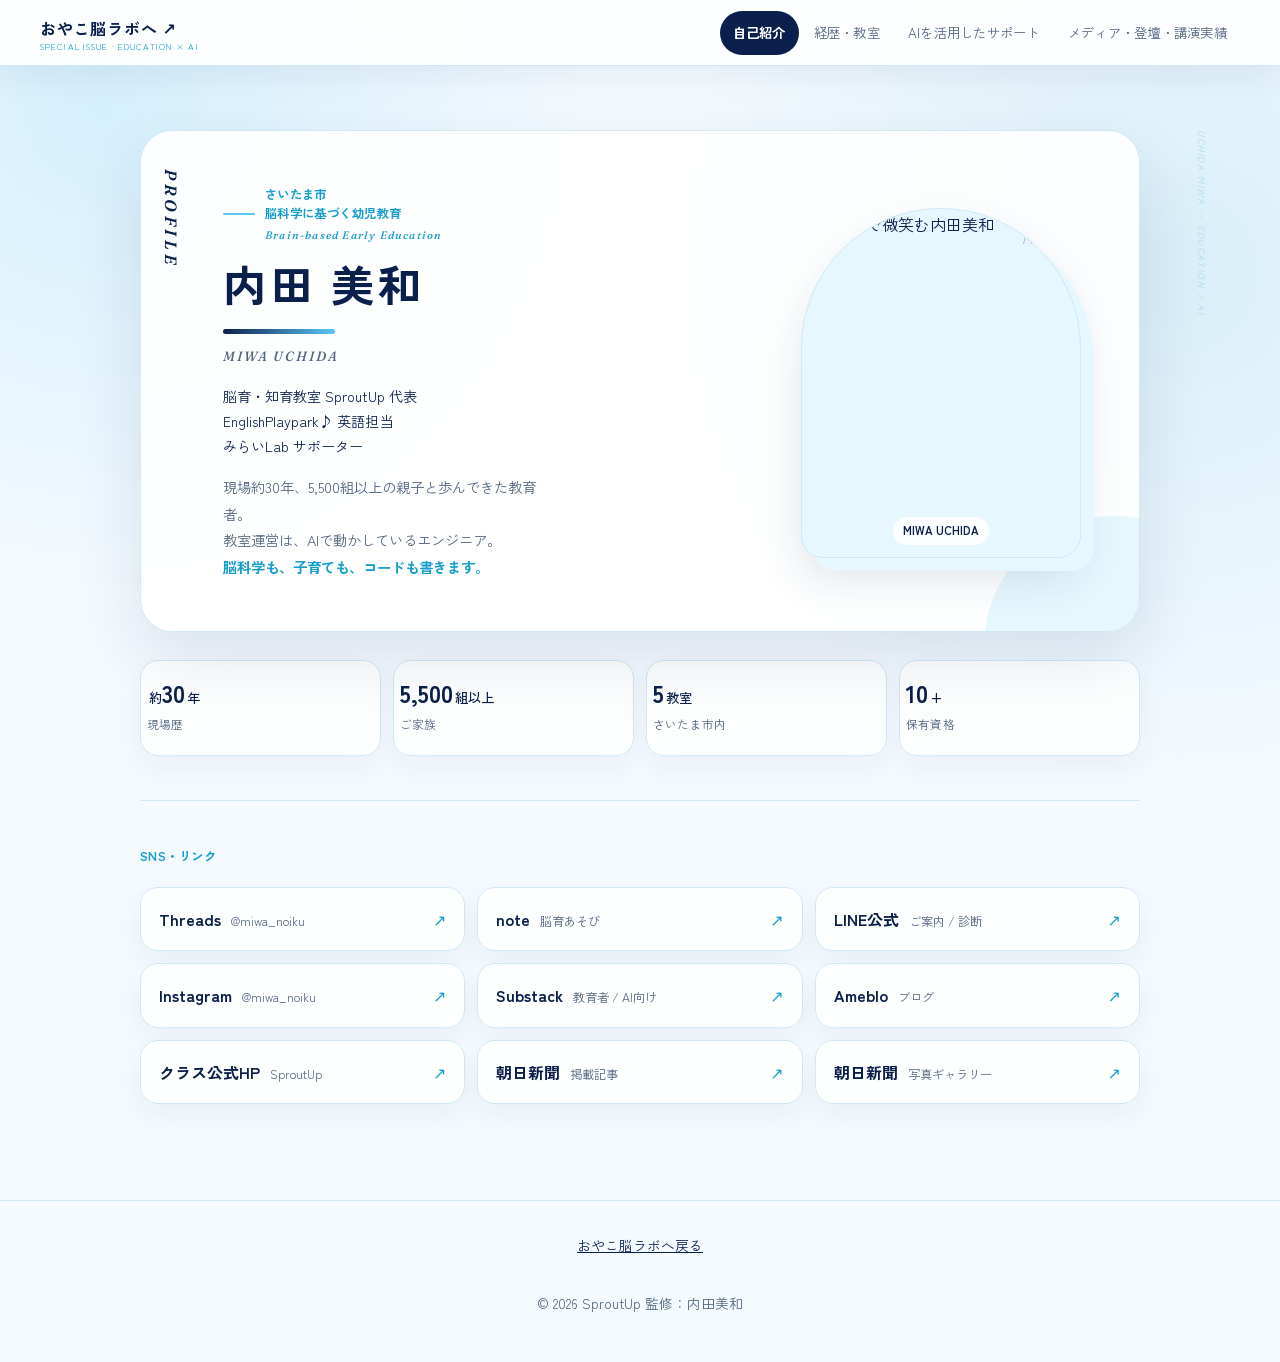
==== profile.html @ 5d623663 "Publish Oyako No Lab website" ====
<!DOCTYPE html>
<html lang="ja">
<head>
<meta charset="UTF-8" />
<meta name="viewport" content="width=device-width, initial-scale=1, viewport-fit=cover" />
<title>内田美和｜プロフィール・活動</title>
<meta name="description" content="内田美和のプロフィール、教室、AIを活用したサポート、メディア・登壇・講演に関する活動紹介。" />
<link rel="preconnect" href="https://fonts.googleapis.com" />
<link rel="preconnect" href="https://fonts.gstatic.com" crossorigin />
<link href="https://fonts.googleapis.com/css2?family=Zen+Old+Mincho:wght@400;500;600;700;900&family=Zen+Kaku+Gothic+New:wght@400;500;700&family=Fraunces:ital,opsz,wght@0,9..144,400;0,9..144,600;1,9..144,400&display=swap" rel="stylesheet" />
<style>
  :root{
    --bg:#FFFFFF;--ink:#0B1F4D;--ink-soft:#6A675C;
    --pine:#0B1F4D;--pine-2:#2E6B4F;--kaki:#59C7F5;
    --photo:#F1EFE7;--line:#E7E4DB;--line-soft:#F0EEE7;
    --mincho:"Zen Old Mincho",serif;--sans:"Zen Kaku Gothic New",system-ui,sans-serif;--latin:"Fraunces",Georgia,serif;
    --head-h:66px;
  }
  *{box-sizing:border-box;}
  body{margin:0;background:var(--bg);color:var(--ink);font-family:var(--sans);line-height:1.9;font-feature-settings:"palt" 1;-webkit-font-smoothing:antialiased;}
  a{color:inherit;}
  ::selection{background:var(--pine);color:#fff;}
  .wrap{max-width:1120px;margin:0 auto;padding:0 40px;width:100%;}
  @media(max-width:640px){.wrap{padding:0 22px;}}

  /* header / tabs */
  header.top{position:sticky;top:0;z-index:60;height:var(--head-h);display:flex;align-items:center;justify-content:space-between;gap:18px;padding:0 40px;background:rgba(255,255,255,.9);backdrop-filter:blur(12px);border-bottom:1px solid var(--line);}
  @media(max-width:640px){header.top{padding:0 16px;}}
  .brand{font-family:var(--mincho);font-weight:700;font-size:1rem;letter-spacing:.05em;white-space:nowrap;}
  .brand b{color:var(--pine);}
  .tabs{display:flex;gap:2px;overflow-x:auto;scrollbar-width:none;-ms-overflow-style:none;min-width:0;overscroll-behavior-inline:contain;}
  .tabs::-webkit-scrollbar{display:none;}
  .tab{border:none;background:none;cursor:pointer;white-space:nowrap;font-family:var(--sans);font-size:.83rem;color:var(--ink-soft);letter-spacing:.02em;padding:10px 12px;position:relative;transition:color .2s;}
  .tab:hover{color:var(--ink);}
  .tab[aria-selected="true"]{color:var(--pine);font-weight:700;}
  .tab[aria-selected="true"]::after{content:"";position:absolute;left:12px;right:12px;bottom:-1px;height:2px;background:var(--pine);}
  .tab.lec[aria-selected="true"]{color:var(--kaki);}
  .tab.lec[aria-selected="true"]::after{background:var(--kaki);}
  @media(max-width:900px){.brand{font-size:.82rem;}.tab{font-size:.72rem;padding:8px 6px;}}

  /* panels */
  .panel{display:none;min-height:calc(100vh - var(--head-h));padding:56px 0 96px;}
  .panel.active{display:block;animation:fade .5s ease;}
  @keyframes fade{from{opacity:0;transform:translateY(10px);}to{opacity:1;transform:none;}}
  .eyebrow{font-family:var(--sans);font-size:.78rem;font-weight:700;letter-spacing:.04em;color:var(--pine);margin:0 0 18px;}
  .sec-title{font-family:var(--mincho);font-weight:600;font-size:clamp(1.55rem,4vw,2.4rem);line-height:1.4;letter-spacing:.03em;margin:0 0 30px;}
  .block{padding-top:44px;margin-top:44px;border-top:1px solid var(--line);}

  /* HOME */
  .home{display:grid;grid-template-columns:1.1fr .9fr;gap:52px;align-items:center;}
  @media(max-width:860px){.home{grid-template-columns:1fr;gap:30px;}}
  .home .kicker{font-family:var(--sans);font-size:.82rem;font-weight:700;letter-spacing:.02em;color:var(--pine);}
  .home h1{font-family:var(--mincho);font-weight:900;font-size:clamp(2.7rem,7.5vw,4.6rem);line-height:1.06;letter-spacing:.06em;margin:16px 0 8px;}
  .home .romaji{font-family:var(--sans);font-size:.85rem;color:var(--ink-soft);letter-spacing:.02em;}
  .home .role{font-size:.93rem;color:var(--pine);margin:20px 0 0;line-height:1.9;}
  .home .lead{color:var(--ink-soft);font-size:.94rem;margin:16px 0 0;max-width:40ch;}
  .home .lead b{color:var(--pine);}
  .home-photo{aspect-ratio:4/5;border-radius:4px;overflow:hidden;background:var(--photo);border:1px solid var(--line);display:flex;align-items:center;justify-content:center;position:relative;}
  .home-photo img{width:100%;height:100%;object-fit:cover;}
  .home-photo .ph{font-family:var(--latin);font-size:.8rem;color:var(--ink-soft);text-align:center;padding:0 16px;}
  .home-photo::before{content:"MIWA UCHIDA";position:absolute;left:14px;bottom:12px;font-family:var(--latin);font-style:italic;font-size:.72rem;color:var(--pine);background:rgba(255,255,255,.78);padding:3px 10px;border-radius:100px;}
  .ledger{display:grid;grid-template-columns:repeat(4,1fr);border-top:1px solid var(--line);border-bottom:1px solid var(--line);margin-top:44px;}
  @media(max-width:520px){.ledger{grid-template-columns:repeat(2,1fr);}}
  .ledger .cell{padding:20px 6px;border-right:1px solid var(--line);}
  .ledger .cell:last-child{border-right:none;}
  @media(max-width:520px){.ledger .cell:nth-child(2n){border-right:none;}.ledger .cell:nth-child(1),.ledger .cell:nth-child(2){border-bottom:1px solid var(--line);}}
  .ledger .num{font-family:var(--mincho);font-weight:700;font-size:1.5rem;line-height:1;color:var(--pine);}
  .ledger .num small{font-size:.82rem;margin-left:2px;font-weight:500;}
  .ledger .lbl{font-family:var(--sans);font-size:.74rem;letter-spacing:.02em;color:var(--ink-soft);margin-top:8px;}
  .reach{display:grid;grid-template-columns:repeat(2,1fr);border:1px solid var(--line);margin-bottom:22px;}
  @media(max-width:520px){.reach{grid-template-columns:1fr;}}
  .reach .rc{padding:22px;border-right:1px solid var(--line);}
  .reach .rc:last-child{border-right:none;}
  @media(max-width:520px){.reach .rc{border-right:none;border-bottom:1px solid var(--line);}.reach .rc:last-child{border-bottom:none;}}
  .reach .big{font-family:var(--mincho);font-weight:700;font-size:1.5rem;color:var(--pine);line-height:1;}
  .reach .cap{font-size:.8rem;color:var(--ink-soft);margin-top:8px;}
  .sns{display:grid;grid-template-columns:repeat(3,1fr);border-top:1px solid var(--line);border-left:1px solid var(--line);}
  @media(max-width:640px){.sns{grid-template-columns:1fr;}}
  .sns a{text-decoration:none;padding:16px 18px;border-right:1px solid var(--line);border-bottom:1px solid var(--line);display:flex;align-items:baseline;gap:10px;transition:.2s;}
  .sns a:hover{background:var(--line-soft);color:var(--pine);}
  .sns .name{font-family:var(--mincho);font-weight:600;font-size:1rem;}
  .sns .handle{font-family:var(--sans);font-size:.76rem;color:var(--ink-soft);}
  .sns .arrow{margin-left:auto;font-family:var(--latin);color:var(--kaki);}

  /* profile */
  .prof{display:grid;grid-template-columns:220px 1fr;gap:44px;align-items:start;}
  @media(max-width:820px){.prof{grid-template-columns:1fr;gap:26px;}}
  .prof-photo{aspect-ratio:3/4;border-radius:4px;overflow:hidden;background:var(--photo);border:1px solid var(--line);display:flex;align-items:center;justify-content:center;}
  .prof-photo img{width:100%;height:100%;object-fit:cover;}
  .prof-photo .ph{font-family:var(--latin);font-size:.74rem;color:var(--ink-soft);text-align:center;padding:0 12px;}
  .bio p{margin:0 0 16px;font-size:.96rem;color:#2f2e27;max-width:62ch;}
  .bio p:first-child{font-family:var(--mincho);font-size:1.1rem;line-height:1.85;}
  .bio b{color:var(--pine);}
  .cred{display:grid;grid-template-columns:1fr 1fr;gap:6px 40px;margin-top:22px;padding-top:22px;border-top:1px solid var(--line);}
  @media(max-width:560px){.cred{grid-template-columns:1fr;}}
  .cred h4{font-family:var(--sans);font-size:.75rem;font-weight:700;letter-spacing:.02em;color:var(--kaki);margin:0 0 6px;grid-column:1 / -1;}
  .cred ul{list-style:none;margin:0;padding:0;}
  .cred li{font-size:.86rem;padding:4px 0;color:#3a392f;display:flex;gap:8px;}
  .cred li::before{content:"—";color:var(--pine);}

  /* faq */
  .faq details{border-bottom:1px solid var(--line);}
  .faq details:first-of-type{border-top:1px solid var(--line);}
  .faq summary{cursor:pointer;list-style:none;padding:18px 44px 18px 0;position:relative;font-family:var(--mincho);font-weight:600;font-size:1.05rem;line-height:1.6;transition:color .2s;}
  .faq summary:hover{color:var(--pine);}
  .faq summary::-webkit-details-marker{display:none;}
  .faq summary::after{content:"";position:absolute;right:6px;top:26px;width:11px;height:11px;border-right:1.5px solid var(--pine);border-bottom:1.5px solid var(--pine);transform:rotate(45deg);transition:transform .3s;}
  .faq details[open] summary::after{transform:rotate(-135deg);}
  .faq .qmark{font-family:var(--latin);font-style:italic;color:var(--kaki);margin-right:10px;}
  .faq .ans{padding:0 44px 22px 0;color:#3a392f;font-size:.94rem;max-width:66ch;}

  /* programs */
  .prog{display:grid;grid-template-columns:120px 130px 1fr;gap:28px;padding:22px 0;border-bottom:1px solid var(--line);align-items:center;}
  .prog:last-child{border-bottom:none;}
  @media(max-width:820px){.prog{grid-template-columns:100px minmax(0,1fr);gap:18px;align-items:center;}}
  @media(max-width:560px){.prog{grid-template-columns:1fr;gap:10px;}}
  .prog-photo{aspect-ratio:1;border-radius:4px;overflow:hidden;background:var(--photo);border:1px solid var(--line);display:flex;align-items:center;justify-content:center;}
  .prog-photo img{width:100%;height:100%;object-fit:cover;display:block;filter:saturate(.92) contrast(.98);}
  .prog-photo .ph{font-family:var(--latin);font-size:.62rem;color:var(--ink-soft);}
  @media(max-width:820px){.prog-head{grid-column:auto;min-width:0;}.prog>div:last-child{grid-column:1 / -1;min-width:0;}}
  .prog .tag{font-family:var(--sans);font-size:.72rem;font-weight:700;letter-spacing:.02em;color:var(--kaki);}
  .prog h3{font-family:var(--mincho);font-weight:700;font-size:1.3rem;letter-spacing:.05em;margin:5px 0 0;}
  .prog .meta{font-family:var(--sans);font-size:.78rem;color:var(--ink-soft);margin-top:4px;}
  .prog p{margin:0 0 9px;font-size:.9rem;color:#33322b;}
  .prog p{overflow-wrap:anywhere;word-break:normal;}
  .chips{display:flex;flex-wrap:wrap;gap:6px;}
  .chip{font-size:.72rem;background:var(--line-soft);color:var(--pine);padding:4px 10px;border-radius:100px;}

  /* LECTURE */
  .lec-kicker{font-family:var(--sans);font-size:.78rem;font-weight:700;letter-spacing:.02em;color:var(--kaki);margin:0 0 14px;}
  .lec-kicker{display:flex;align-items:center;gap:14px;}
  .lec-kicker::after{content:"";width:48px;height:1px;background:var(--kaki);}
  .lecture-head{display:grid;grid-template-columns:minmax(0,1.05fr) minmax(300px,.8fr);gap:48px;align-items:center;margin-bottom:36px;}
  .lecture-head .lec-lead{margin-bottom:0;}
  .chapter-art{aspect-ratio:4/3;overflow:hidden;border:1px solid var(--line);background:#f7f4ec;box-shadow:16px 16px 0 var(--line-soft);}
  .chapter-art img{width:100%;height:100%;object-fit:cover;display:block;filter:saturate(.9) contrast(.98);}
  .lec-title{font-family:var(--mincho);font-weight:700;font-size:clamp(2rem,5.5vw,3.2rem);line-height:1.3;letter-spacing:.04em;margin:0 0 20px;}
  .lec-lead{font-family:var(--mincho);font-size:clamp(1.05rem,2.4vw,1.35rem);line-height:1.9;color:#2f2e27;max-width:54ch;margin:0 0 40px;}
  .lec-lead b{color:var(--pine);}
  .lcards{display:grid;grid-template-columns:repeat(3,1fr);gap:20px;}
  @media(max-width:820px){.lcards{grid-template-columns:1fr;gap:14px;}}
  .lcard{border:1px solid var(--line);border-radius:6px;padding:24px 22px 20px;background:#fff;cursor:pointer;transition:.2s;display:flex;flex-direction:column;}
  .lcard:hover{border-color:var(--kaki);transform:translateY(-3px);box-shadow:0 12px 30px -18px rgba(26,26,22,.4);}
  .lcard .n{font-family:var(--sans);font-size:.78rem;font-weight:600;color:var(--ink-soft);}
  .lcard h4{font-family:var(--mincho);font-weight:700;font-size:1.2rem;letter-spacing:.03em;margin:8px 0 10px;}
  .lcard p{margin:0 0 16px;font-size:.9rem;color:#536581;line-height:1.85;}
  .lcard .tap{margin-top:auto;font-size:.76rem;color:var(--kaki);font-weight:700;display:flex;align-items:center;gap:5px;}
  .lcard .tap::after{content:"↗";font-family:var(--latin);}
  .lnote{margin-top:28px;padding:18px 22px;background:var(--line-soft);border-radius:6px;font-size:.9rem;color:#3a392f;}
  .lnote b{color:var(--pine);font-family:var(--mincho);}
  .manifesto{display:grid;grid-template-columns:auto 1fr;gap:24px;align-items:start;margin:-8px 0 34px;padding:20px 0;border-top:1px solid var(--pine);border-bottom:1px solid var(--line);}
  .manifesto .mark{font-family:var(--latin);font-style:italic;font-size:2rem;line-height:1;color:var(--kaki);}
  .manifesto p{font-family:var(--mincho);font-size:clamp(1.08rem,2.1vw,1.45rem);line-height:1.75;margin:0;max-width:34ch;}
  .four-grid{grid-template-columns:repeat(2,1fr);gap:0;counter-reset:feature;}
  .four-grid .lcard{min-height:230px;padding:26px 32px 24px 0;}
  .four-grid .lcard:nth-child(even){padding-left:32px;border-left:1px solid var(--line);}
  .four-grid .lcard:nth-child(n+3){border-top:1px solid var(--line);}
  .four-grid .lcard:nth-child(3){border-left:0;}
  .four-grid .lcard h4{font-size:1.34rem;}

  /* guide block (はじめての設定) */
  .guide-steps{display:grid;gap:26px;}
  .gstep{display:grid;grid-template-columns:40px 1fr;gap:16px;padding-top:22px;border-top:1px solid var(--line);}
  .gstep:first-child{padding-top:0;border-top:none;}
  .gstep .gnum{font-family:var(--mincho);font-weight:700;font-size:1.1rem;color:var(--kaki);}
  .gstep h4{font-family:var(--mincho);font-weight:700;font-size:1.08rem;letter-spacing:.02em;margin:0 0 8px;}
  .gstep p{margin:0 0 10px;font-size:.92rem;color:#3a392f;max-width:60ch;}
  .gstep ul{list-style:none;margin:8px 0 10px;padding:0;}
  .gstep li{font-size:.92rem;color:#3a392f;padding:3px 0;display:flex;gap:8px;}
  .gstep li::before{content:"—";color:var(--pine);flex:0 0 auto;}
  .gprompt{white-space:pre-wrap;font-family:var(--sans);font-size:.88rem;line-height:1.85;color:#2f2e27;background:var(--line-soft);border:1px solid var(--line);border-radius:8px;padding:16px 18px;margin:10px 0 0;}
  .gcopy{margin-top:10px;font-family:var(--sans);font-size:.78rem;font-weight:700;color:#fff;background:var(--pine);border:none;border-radius:100px;padding:6px 14px;cursor:pointer;transition:.2s;}
  .gcopy:hover{background:var(--pine-2);}
  .gcopy.done{background:var(--kaki);}
  @media(max-width:560px){.gstep{grid-template-columns:28px 1fr;gap:10px;}}

  /* MODAL */
  .modal{position:fixed;inset:0;z-index:100;display:none;}
  .modal.open{display:block;}
  .modal-bg{position:absolute;inset:0;background:rgba(20,19,15,.5);backdrop-filter:blur(3px);animation:fade .25s ease;}
  .modal-card{position:absolute;left:50%;top:50%;transform:translate(-50%,-50%);width:min(680px,92vw);max-height:88vh;overflow-y:auto;background:#fff;border-radius:10px;padding:38px 40px 34px;box-shadow:0 30px 80px -20px rgba(20,19,15,.5);animation:pop .3s cubic-bezier(.2,.7,.2,1);}
  @media(max-width:640px){.modal-card{padding:30px 24px 26px;}}
  @keyframes pop{from{opacity:0;transform:translate(-50%,-46%) scale(.97);}to{opacity:1;transform:translate(-50%,-50%) scale(1);}}
  .modal-x{position:absolute;right:18px;top:16px;width:34px;height:34px;border:1px solid var(--line);background:#fff;border-radius:50%;font-size:1.1rem;color:var(--ink-soft);cursor:pointer;line-height:1;transition:.2s;}
  .modal-x:hover{background:var(--ink);color:#fff;border-color:var(--ink);}
  .m-kicker{font-family:var(--sans);font-size:.82rem;font-weight:700;color:var(--kaki);margin:0 0 4px;}
  .m-title{font-family:var(--mincho);font-weight:700;font-size:1.5rem;letter-spacing:.03em;margin:0 0 16px;}
  .m-body{font-size:.95rem;color:#33322b;line-height:1.95;margin:0 0 22px;}
  .m-fig{margin:0 0 24px;border:1px solid var(--line);border-radius:8px;padding:16px;background:#FCFBF8;}
  .m-fig svg{display:block;width:100%;height:auto;}
  .m-plabel{display:flex;align-items:center;justify-content:space-between;margin-bottom:8px;}
  .m-plabel span{font-family:var(--sans);font-size:.75rem;font-weight:700;letter-spacing:.02em;color:var(--pine);}
  .m-copy{font-family:var(--sans);font-size:.8rem;font-weight:700;color:#fff;background:var(--pine);border:none;border-radius:100px;padding:7px 16px;cursor:pointer;transition:.2s;}
  .m-copy:hover{background:var(--pine-2);}
  .m-copy.done{background:var(--kaki);}
  .m-prompt{white-space:pre-wrap;font-family:var(--sans);font-size:.9rem;line-height:1.85;color:#2f2e27;background:var(--line-soft);border:1px solid var(--line);border-radius:8px;padding:18px 20px;margin:0;}
  .m-hint{font-size:.8rem;color:var(--ink-soft);margin:12px 0 0;}
  .m-hint b{color:var(--kaki);}

  /* slide nav */
  .counter{position:fixed;right:22px;bottom:18px;z-index:40;font-family:var(--latin);font-style:italic;font-size:.8rem;color:var(--ink-soft);background:#fff;border:1px solid var(--line);padding:6px 14px;border-radius:100px;}
  .arrows{position:fixed;right:22px;bottom:56px;z-index:40;display:flex;gap:6px;}
  .arrows button{width:38px;height:38px;border:1px solid var(--line);background:#fff;border-radius:50%;cursor:pointer;font-size:1rem;color:var(--pine);transition:.2s;}
  .arrows button:hover{background:var(--pine);color:#fff;border-color:var(--pine);}
  @media(max-width:640px){.arrows{display:none;}}

  @media(prefers-reduced-motion:reduce){*{animation:none !important;transition:none !important;}}
  :focus-visible{outline:2px solid var(--pine);outline-offset:2px;}

  /* editorial polish */
  body::before{content:"";position:fixed;inset:0;pointer-events:none;z-index:-1;background:linear-gradient(90deg,transparent calc(50% - .5px),rgba(31,74,56,.035) 50%,transparent calc(50% + .5px));}
  .panel>.wrap{position:relative;}
  .panel>.wrap::after{content:"UCHIDA MIWA — EDUCATION / AI";position:absolute;right:0;top:0;writing-mode:vertical-rl;font-family:var(--latin);font-style:italic;font-size:.58rem;letter-spacing:.17em;color:#b5b0a4;transform:translateX(30px);}
  .home h1,.lec-title,.sec-title{text-wrap:balance;}
  .brand::after{content:"SPECIAL ISSUE · EDUCATION × AI";display:block;font:italic .54rem var(--latin);letter-spacing:.13em;color:var(--kaki);margin-top:-3px;}
  .home h1{position:relative;}
  .home h1::after{content:"";display:block;width:64px;height:3px;background:var(--kaki);margin-top:22px;}
  .home-photo{box-shadow:24px 24px 0 var(--line-soft);}
  .home-photo::after{content:"01";position:absolute;right:14px;top:10px;font-family:var(--latin);font-style:italic;color:rgba(31,74,56,.48);font-size:1.8rem;}
  .lec-title{max-width:18ch;}
  .panel[id^="ai"] .wrap::before,#grow .wrap::before{content:attr(data-part);position:absolute;right:12px;top:-54px;font-family:var(--latin);font-style:italic;font-size:clamp(7rem,18vw,13rem);line-height:1;color:rgba(31,74,56,.045);pointer-events:none;}
  .lcard{border-width:0 0 1px 0;border-radius:0;padding:26px 18px 24px 0;position:relative;box-shadow:none;}
  .lcard::before{content:"";position:absolute;left:0;top:0;width:0;height:2px;background:var(--kaki);transition:width .28s ease;}
  .lcard:hover{transform:none;box-shadow:none;border-color:var(--line);}
  .lcard:hover::before,.lcard:focus-visible::before{width:100%;}
  .lcard+.lcard{padding-left:22px;border-left:1px solid var(--line);}
  .lnote{border-radius:0;border-left:3px solid var(--pine);padding:19px 24px;}
  .view-toggle{flex:0 0 auto;border:1px solid var(--line);background:#fff;color:var(--pine);border-radius:100px;padding:7px 12px;font:700 .72rem var(--sans);cursor:pointer;white-space:nowrap;}
  .view-toggle:hover{border-color:var(--pine);}
  .progress{position:fixed;left:0;bottom:0;height:2px;background:var(--kaki);z-index:70;width:16.666%;transition:width .3s ease;}
  .modal-card{border-top:4px solid var(--kaki);}

  /* projection mode: keeps lecture panels on one screen */
  body.presenting{overflow:hidden;}
  body.presenting .panel{height:calc(100vh - var(--head-h));min-height:0;padding:clamp(24px,4vh,46px) 0 58px;overflow:auto;}
  body.presenting .panel.active{display:flex;align-items:center;}
  body.presenting .panel>.wrap{max-width:1180px;}
  body.presenting .lec-title{font-size:clamp(2.4rem,5.2vw,4.6rem);margin-bottom:12px;}
  body.presenting .lec-lead{font-size:clamp(1rem,1.8vw,1.3rem);line-height:1.7;margin-bottom:clamp(20px,3vh,34px);}
  body.presenting .lecture-head{grid-template-columns:1.12fr .68fr;gap:38px;margin-bottom:20px;}
  body.presenting .lecture-head .lec-lead{margin-bottom:0;}
  body.presenting .lcard{padding-top:18px;padding-bottom:16px;}
  body.presenting .lcard p{line-height:1.65;}
  body.presenting .lnote{margin-top:20px;padding-top:12px;padding-bottom:12px;}
  body.presenting .home{gap:7vw;}
  body.presenting .manifesto{margin-bottom:18px;padding:10px 0;}
  body.presenting .manifesto .mark{font-size:2.1rem;}
  body.presenting .manifesto p{font-size:1.08rem;line-height:1.55;}
  body.presenting .four-grid .lcard{min-height:0;padding-top:13px;padding-bottom:12px;}
  body.presenting .four-grid .lcard h4{margin:4px 0 6px;font-size:1.1rem;}
  body.presenting .four-grid .lcard p{margin-bottom:8px;font-size:.82rem;}

  @media(max-width:1080px){
    .panel>.wrap::after{display:none;}
    .view-toggle{display:none;}
  }
  @media(max-width:820px){
    body::before{display:none;}
    .home-photo{box-shadow:12px 12px 0 var(--line-soft);}
    .lcard+.lcard{padding-left:0;border-left:0;}
    .four-grid{grid-template-columns:1fr;}
    .four-grid .lcard,.four-grid .lcard:nth-child(even){min-height:0;padding:22px 0;border-left:0;border-top:1px solid var(--line);}
    .four-grid .lcard:first-child{border-top:0;}
    .manifesto{grid-template-columns:44px 1fr;gap:14px;}
    .lecture-head{grid-template-columns:1fr;gap:24px;margin-bottom:30px;}
    .chapter-art{width:min(100%,560px);box-shadow:10px 10px 0 var(--line-soft);}
    .panel[id^="ai"] .wrap::before,#grow .wrap::before{right:22px;top:-28px;font-size:7rem;}
  }
  @media(max-width:640px){
    header.top{gap:10px;}
    .brand{max-width:132px;line-height:1.35;}
    .tabs{scroll-snap-type:x proximity;}
    .tab{scroll-snap-align:center;}
    .panel{padding-top:38px;}
    .home h1::after{margin-top:16px;}
    .progress{display:none;}
    .counter{right:14px;bottom:12px;}
    .brand::after{display:none;}
  }
  /* Navy × sky-blue visual system */
  :root{
    --bg:#F4FAFF;
    --ink:#0B1F4D;
    --ink-soft:#536581;
    --pine:#159DCC;
    --pine-2:#087CA7;
    --kaki:#59C7F5;
    --photo:#E7F7FF;
    --line:#CFE8F5;
    --line-soft:#EDF8FE;
    --mincho:"Zen Kaku Gothic New",system-ui,sans-serif;
    --sans:"Zen Kaku Gothic New",system-ui,sans-serif;
    --latin:"Zen Kaku Gothic New",system-ui,sans-serif;
  }
  body{
    background:
      radial-gradient(circle at 8% 8%,rgba(89,199,245,.20),transparent 30rem),
      radial-gradient(circle at 92% 20%,rgba(21,157,204,.12),transparent 32rem),
      var(--bg);
    color:var(--ink);
  }
  body::before{background:none;}
  ::selection{background:var(--ink);color:#fff;}
  header.top{background:rgba(255,255,255,.9);border-color:var(--line);box-shadow:0 10px 34px rgba(11,31,77,.07);}
  .brand{font-weight:700;color:var(--ink);}.brand b{color:var(--pine);}
  .brand::after{color:var(--pine);font-style:normal;}
  .tab{border-radius:999px;padding:9px 13px;}
  .tab:hover{background:var(--line-soft);color:var(--ink);}
  .tab[aria-selected="true"],.tab.lec[aria-selected="true"]{background:var(--ink);color:#fff;}
  .tab[aria-selected="true"]::after,.tab.lec[aria-selected="true"]::after{display:none;}
  .panel{padding-top:64px;}
  .panel>.wrap::after{color:rgba(21,157,204,.25);}
  .panel[id^="ai"] .wrap::before,#grow .wrap::before{color:rgba(89,199,245,.10);}
  .eyebrow,.home .kicker{color:var(--pine);}
  .lec-kicker,.m-kicker,.gstep .gnum{color:var(--pine);}
  .sec-title,.lec-title,.home h1,.lcard h4,.gstep h4{color:var(--ink);font-weight:700;}
  .home h1::after{width:112px;height:5px;border-radius:99px;background:linear-gradient(90deg,var(--ink),var(--kaki));}
  .home-photo,.prof-photo,.prog-photo,.chapter-art{border-radius:24px;border:1px solid var(--line);box-shadow:0 22px 52px rgba(11,31,77,.12);}
  .home-photo{box-shadow:18px 18px 0 var(--photo),0 22px 52px rgba(11,31,77,.1);}
  .chapter-art{aspect-ratio:16/9;background:#fff;box-shadow:16px 16px 0 var(--photo),0 20px 48px rgba(11,31,77,.1);}
  .chapter-art img,.prog-photo img{filter:saturate(1.02) contrast(1);}
  .ledger,.reach,.sns{border:0;gap:12px;background:transparent;}
  .ledger .cell,.reach .rc,.sns a{border:1px solid var(--line)!important;border-radius:18px;background:rgba(255,255,255,.9);box-shadow:0 10px 30px rgba(11,31,77,.055);}
  .ledger .num,.reach .big{color:var(--ink);}
  .sns .arrow,.cred h4,.prog .tag{color:var(--pine);}
  .sns a:hover{background:var(--photo);color:var(--ink);transform:translateY(-2px);}
  .manifesto{border:0;border-radius:22px;padding:24px 28px;background:linear-gradient(135deg,#fff,#E7F7FF);box-shadow:0 14px 38px rgba(11,31,77,.07);}
  .manifesto .mark{color:var(--kaki);}
  .lcards{gap:18px;}
  .lcard,.four-grid .lcard{border:1px solid var(--line)!important;border-radius:20px;padding:24px!important;background:rgba(255,255,255,.94);box-shadow:0 12px 34px rgba(11,31,77,.06);}
  .lcard::before{display:none;}
  .lcard:hover{border-color:var(--kaki)!important;transform:translateY(-4px);box-shadow:0 20px 44px rgba(11,31,77,.12);}
  .lcard .n,.lcard .tap{color:var(--pine);}
  .lnote{border:0;border-radius:18px;background:linear-gradient(135deg,#DFF5FF,#F5FBFF);color:var(--ink);}
  .lnote b,.lec-lead b,.bio b{color:var(--pine);}
  .chip{background:var(--photo);color:var(--ink);}
  .guide-steps{gap:16px;}
  .gstep{border:1px solid var(--line);border-radius:18px;padding:22px!important;background:#fff;box-shadow:0 10px 30px rgba(11,31,77,.05);}
  .gprompt,.m-prompt,.m-fig{background:var(--line-soft);border-color:var(--line);}
  .gcopy,.m-copy{background:linear-gradient(90deg,var(--ink),var(--pine));}
  .faq details{border:1px solid var(--line)!important;border-radius:16px;padding:0 20px;margin:10px 0;background:#fff;}
  .modal-bg{background:rgba(11,31,77,.52);}
  .modal-card{border:0;border-top:5px solid var(--kaki);border-radius:24px;box-shadow:0 34px 90px rgba(11,31,77,.34);}
  .view-toggle,.counter,.arrows button{border-color:var(--line);color:var(--ink);}
  .view-toggle:hover,.arrows button:hover{background:var(--ink);border-color:var(--ink);color:#fff;}
  .progress{height:4px;background:linear-gradient(90deg,var(--ink),var(--pine),var(--kaki));}
  .robot-callout{display:flex;align-items:center;gap:18px;margin-top:22px;padding:14px 20px 14px 14px;border:1px solid var(--line);border-radius:22px;background:#fff;box-shadow:0 12px 34px rgba(11,31,77,.07);}
  .robot-callout img{width:116px;height:116px;object-fit:cover;border-radius:18px;flex:0 0 auto;}
  .robot-callout strong{display:block;color:var(--ink);font-size:1rem;margin-bottom:4px;}
  .robot-callout span{display:block;color:var(--ink-soft);font-size:.86rem;line-height:1.7;}
  @media(max-width:640px){
    .panel{padding-top:38px;}
    .home-photo,.prof-photo,.prog-photo,.chapter-art{border-radius:18px;}
    .lcard,.four-grid .lcard{border-radius:17px;}
    .robot-callout img{width:88px;height:88px;}
  }

  /* Editorial profile hero */
  #home .wrap{max-width:1080px;}
  .home{
    position:relative;
    grid-template-columns:minmax(0,1fr) 300px;
    gap:54px;
    padding:54px 58px 50px 82px;
    border:1px solid rgba(207,232,245,.95);
    border-radius:32px;
    background:rgba(255,255,255,.92);
    box-shadow:0 28px 70px rgba(11,31,77,.11);
    overflow:hidden;
  }
  .home::before{
    content:"PROFILE";
    position:absolute;
    left:22px;
    top:38px;
    writing-mode:vertical-rl;
    color:var(--ink);
    font:italic 600 1.02rem/1 "Fraunces",Georgia,serif;
    letter-spacing:.22em;
  }
  .home::after{
    content:"";
    position:absolute;
    width:260px;height:260px;
    right:-105px;bottom:-145px;
    border-radius:50%;
    background:rgba(89,199,245,.14);
    pointer-events:none;
  }
  .home>div:first-child{position:relative;z-index:1;}
  .home .kicker{
    display:inline-flex;
    align-items:center;
    gap:10px;
    margin:0;
    font-size:.78rem;
    line-height:1.55;
    letter-spacing:.03em;
    text-align:left;
  }
  .home .kicker::before{content:"";width:32px;height:2px;background:var(--kaki);border-radius:99px;}
  .home .kicker em{display:block;margin-top:4px;font:italic 500 .68rem/1.4 "Fraunces",Georgia,serif;letter-spacing:.11em;color:var(--pine);}
  .home h1{font-size:clamp(2rem,3.4vw,2.75rem);margin:18px 0 6px;letter-spacing:.06em;}
  .home .romaji{font:italic 500 .84rem/1.4 "Fraunces",Georgia,serif;letter-spacing:.14em;text-transform:uppercase;}
  .home .role{margin-top:18px;font-size:.88rem;line-height:1.75;color:var(--ink);}
  .home .lead{font-size:.9rem;line-height:1.85;margin-top:16px;}
  .home-photo{
    width:280px;
    aspect-ratio:4/5;
    justify-self:end;
    border-radius:150px 150px 24px 24px;
    box-shadow:13px 13px 0 var(--photo),0 20px 45px rgba(11,31,77,.12);
    z-index:1;
  }
  .home-photo img{object-position:center center;}
  .home-photo::before{
    left:50%;bottom:12px;transform:translateX(-50%);
    color:var(--ink);background:rgba(255,255,255,.88);
    white-space:nowrap;font-style:normal;font-weight:700;
  }
  .home-photo::after{content:"MIWA";right:18px;top:17px;color:rgba(11,31,77,.32);font-size:.85rem;letter-spacing:.12em;}
  #home .ledger{margin-top:28px;}
  @media(max-width:760px){
    .home{
      grid-template-columns:1fr;
      gap:26px;
      padding:36px 26px 34px 52px;
      text-align:center;
    }
    .home::before{left:16px;top:28px;}
    .home .kicker{justify-content:center;}
    .home h1{font-size:2rem;margin-top:14px;}
    .home h1::after{margin:15px auto 0;}
    .home .lead{max-width:34ch;margin-left:auto;margin-right:auto;}
    .home-photo{
      grid-row:1;
      width:160px;
      justify-self:center;
      border-radius:90px 90px 18px 18px;
      box-shadow:9px 9px 0 var(--photo),0 16px 32px rgba(11,31,77,.1);
    }
    .home-photo::before{font-size:.62rem;bottom:8px;}
    .home-photo::after{display:none;}
  }
  @media(max-width:420px){
    .home{padding:30px 20px 30px 42px;border-radius:24px;}
    .home-photo{width:148px;}
    .home .role{font-size:.8rem;}
    .home .lead{font-size:.84rem;text-align:left;}
  }
</style>
<link rel="stylesheet" href="profile.css">
<script src="profile.js" defer></script>
</head>
<body>
<a class="profile-skip" href="#profile-main">本文へ移動</a>
<header class="top"><a class="brand" href="index.html">おやこ脳ラボへ ↗</a><nav class="tabs" role="tablist" aria-label="プロフィールの項目">
<button class="tab" id="tab-home" role="tab" aria-controls="home" aria-selected="true" data-panel="home">自己紹介</button>
<button class="tab" id="tab-about" role="tab" aria-controls="about" aria-selected="false" tabindex="-1" data-panel="about">経歴・教室</button>
<button class="tab" id="tab-support" role="tab" aria-controls="support" aria-selected="false" tabindex="-1" data-panel="support">AIを活用したサポート</button>
<button class="tab" id="tab-media" role="tab" aria-controls="media" aria-selected="false" tabindex="-1" data-panel="media">メディア・登壇・講演実績</button>
</nav></header><main id="profile-main">
    <!-- 1. HOME + 発信 -->
    <section class="panel active" id="home" role="tabpanel" aria-labelledby="tab-home" tabindex="0">
      <div class="wrap">
        <div class="home">
          <div>
            <p class="kicker"><span>さいたま市<br />脳科学に基づく幼児教育<em>Brain-based Early Education</em></span></p>
            <h1>内田 美和</h1>
            <p class="romaji">Miwa Uchida</p>
            <p class="role">脳育・知育教室 SproutUp 代表<br />EnglishPlaypark♪ 英語担当<br />みらいLab サポーター</p>
            <p class="lead">現場約30年、5,500組以上の親子と歩んできた教育者。<br />教室運営は、AIで動かしているエンジニア。<br /><b>脳科学も、子育ても、コードも書きます。</b></p>
          </div>
          <div class="home-photo"><img src="assets/profile-b24e9b428c.webp" alt="白衣姿で微笑む内田美和" /></div>
        </div>
        <div class="ledger">
          <div class="cell"><div class="num"><small>約</small>30<small>年</small></div><div class="lbl">現場歴</div></div>
          <div class="cell"><div class="num">5,500<small>組以上</small></div><div class="lbl">ご家族</div></div>
          <div class="cell"><div class="num">5<small>教室</small></div><div class="lbl">さいたま市内</div></div>
          <div class="cell"><div class="num">10<small>+</small></div><div class="lbl">保有資格</div></div>
        </div>
        <div class="block">
          <p class="eyebrow">SNS・リンク</p>
          
          <div class="sns">
            <a href="https://www.threads.com/@miwa_noiku" target="_blank" rel="noopener"><span class="name">Threads</span><span class="handle">@miwa_noiku</span><span class="arrow">↗</span></a>
            <a href="https://note.com/miwa_noiku" target="_blank" rel="noopener"><span class="name">note</span><span class="handle">脳育あそび</span><span class="arrow">↗</span></a>
            <a href="https://lin.ee/z6kE2tw" target="_blank" rel="noopener"><span class="name">LINE公式</span><span class="handle">ご案内 / 診断</span><span class="arrow">↗</span></a>
            <a href="https://www.instagram.com/miwa_noiku/" target="_blank" rel="noopener"><span class="name">Instagram</span><span class="handle">@miwa_noiku</span><span class="arrow">↗</span></a>
            <a href="https://substack.com/@miwanoiku" target="_blank" rel="noopener"><span class="name">Substack</span><span class="handle">教育者 / AI向け</span><span class="arrow">↗</span></a>
            <a href="https://ameblo.jp/miwa-sproutup/" target="_blank" rel="noopener"><span class="name">Ameblo</span><span class="handle">ブログ</span><span class="arrow">↗</span></a>
            <a href="https://sprout-up.com/" target="_blank" rel="noopener"><span class="name">クラス公式HP</span><span class="handle">SproutUp</span><span class="arrow">↗</span></a>
            <a href="https://www.asahi.com/articles/AST6R2RP1T6RUTNB00YM.html" target="_blank" rel="noopener"><span class="name">朝日新聞</span><span class="handle">掲載記事</span><span class="arrow">↗</span></a>
            <a href="https://www.asahi.com/articles/photo/AS20250623003146.html?iref=pc_photo_gallery_prev_arrow" target="_blank" rel="noopener"><span class="name">朝日新聞</span><span class="handle">写真ギャラリー</span><span class="arrow">↗</span></a>
          </div>
        </div>
      </div>
    </section>

    <!-- 2. 経歴・教室 -->
    <section class="panel" id="about" role="tabpanel" aria-labelledby="tab-about" tabindex="0" hidden>
      <div class="wrap">
        <p class="eyebrow">01 プロフィール</p>
        <h2 class="sec-title">現場に立ちながら、教室の仕組みも自分でつくっています。</h2>
        <div class="prof">
          <div class="prof-photo"><img src="assets/profile-c8e6ebd3ca.webp" alt="子どもと一緒に調理科学を学ぶ内田美和" /></div>
          <div class="bio">
            <p>0歳から小学生を対象とした脳育・知育教室 SproutUp の代表。五感を刺激する感覚遊びと知育アクティビティを両輪にした、少人数制のハイブリッド親子教室を、さいたま市内5拠点で主宰しています。</p>
            <p>私立進学中高などで6年間の家庭科教員を務めたのち、幼児教育の道へ。<b>栄養士</b>としての離乳食・食育指導、<b>調理科学の大学院修士</b>で培った専門技術と視野、<b>ブレインアナリスト</b>としての脳科学に裏づけられた声がけを、一つのカリキュラムに束ねてきました。かつての教え子が、自分の子を連れて来る。その積み重ねが <b>現場約30年・5,500組以上</b> です。</p>
            <div class="cred">
              <h4>資格・経歴</h4>
              <ul><li>専修 教員免許状（家庭・保健）</li><li>栄養士 ／ 食育指導士</li><li>知育インストラクター</li><li>ブレインアナリスト</li><li>英語リトミック講師資格</li><li>リズム英会話講師資格</li><li>さいたま市教育委員会 認定指導者</li></ul>
              <ul><li>埼玉県教育委員会 認定講師</li><li>調理科学 大学院修士 修了</li><li>中・高・専門学校 家庭科教員（6年）</li><li>EnglishPlaypark♪（2010–）</li><li>教育委員会委託 食育・実習講師</li><li>みらいLabサポーター（イベント講師・保育園監修・システム設営）</li></ul>
            </div>
          </div>
        </div>
        <div class="block">
          <p class="eyebrow">02 よくある質問</p>
          <h2 class="sec-title">よく聞かれること。</h2>
          <div class="faq">
            <details open><summary><span class="qmark">Q.</span>なぜ「脳科学 × 子育て」なんですか？</summary><div class="ans">脳の発達段階を知っているだけで、叱り方も、待ち方も、ほめる言葉も変わります。特別なテクニックより"仕組みを知る"ことのほうが、子育てをずっとラクにしてくれる——現場で何度も見てきたからです。</div></details>
            <details><summary><span class="qmark">Q.</span>栄養や調理の知識も指導に活かせるの？</summary><div class="ans">はい、そこが特色です。離乳食のアドバイスから、食品由来の感覚遊び、小学生の応用調理まで。「食べる・つくる」を科学として扱うと、思考力・表現力・チームワークが自然に育ちます。</div></details>
            <details><summary><span class="qmark">Q.</span>教室の運営に、AIをどう使っているの？</summary><div class="ans">予約・欠席連絡・カリキュラム管理、LINE配信、SNSコンテンツ制作までを自作の仕組みで自動化。GAS・Make・LINE Messaging API・Claude Code を組み合わせ、いわば"AI従業員チーム"を編成しています。専門職ひとりでも、ここまで回せます。</div></details>
          </div>
        </div>
        <div class="block">
          <p class="eyebrow">03 教室紹介</p>
          <h2 class="sec-title">主宰・担当している教室。</h2>
          <div class="prog">
            <div class="prog-photo"><img src="assets/profile-1d67cd7669.webp" alt="ティッシュを使った感覚遊びを楽しむ子どもたち" /></div>
            <div class="prog-head"><div class="tag">脳育・知育</div><h3>SproutUp</h3><div class="meta">0歳〜小学生 / 少人数制</div></div>
            <div><p>五感を刺激する脳育あそびを、学びにつなげる。感覚遊び・製作・実験・調理科学を年齢に合わせて設計。小学生は「頭がよくなるお料理教室」。</p><div class="chips"><span class="chip">プラザノース（北区）</span><span class="chip">どれみリズム（大宮区）</span><span class="chip">みらいLab（見沼区）</span></div></div>
          </div>
          <div class="prog">
            <div class="prog-photo"><img src="assets/profile-af078feabb.webp" alt="グランドピアノの前に立つEnglishPlayparkの講師" /></div>
            <div class="prog-head"><div class="tag">英語リトミック</div><h3>EnglishPlaypark♪</h3><div class="meta">0〜3歳 親子 / since 2001</div></div>
            <div><p>プロの生演奏とグランドピアノで、本物の音に触れながら英語で遊ぶ親子クラス。公共施設利用でお月謝も抑えめ。0歳クラスはおねんね撮影会つき。</p><div class="chips"><span class="chip">北区（月）</span><span class="chip">上尾市（火）</span><span class="chip">生ピアノ</span></div></div>
          </div>
          <div class="prog">
            <div class="prog-photo"><img src="assets/profile-43cef9c5f6.webp" alt="親子が輪になって参加する教室風景" /></div>
            <div class="prog-head"><div class="tag">地域の子育て拠点</div><h3>みらいLab</h3><div class="meta">見沼区大和田 / サポーター</div></div>
            <div><p>「好き」を見つける喜びと挑戦する勇気を育む次世代子育て支援センター。講座開催のほか、チラシ制作・予約管理を担当。</p><div class="chips"><span class="chip">講座開催</span><span class="chip">こども食堂</span><span class="chip">FMルピナス大宮</span></div></div>
          </div>
        </div>
      </div>
    </section>

<section class="panel" id="support" role="tabpanel" aria-labelledby="tab-support" tabindex="0" hidden><div class="wrap">
<p class="eyebrow">AIを活用したサポート</p><h2 class="sec-title">親子に向き合う時間を、<br>日々の工夫から。</h2>
<div class="bio"><p>子育てや教育の現場で、AIをどのように役立てられるか。実際の教室運営での経験をもとに、AIの活用をサポートしています。</p><p>教室での活動と、予約やお知らせなど日々の運営。その両方に関わる立場から、身近な使い方を一緒に考えます。</p></div>
<div class="block"><h3 class="sec-title">取り組んでいること</h3>
<div class="support-grid"><article><h3>子育て・教育の中での活用</h3><p>親子の活動や教室での経験を入り口に、AIの使い方を紹介する講座・サポートを行っています。</p></article>
<article><h3>教室運営の仕組みづくり</h3><p>予約・欠席連絡・カリキュラム管理・LINE配信など、日々の運営にAIや自作の仕組みを取り入れています。</p></article>
<article><h3>発信・お知らせづくり</h3><p>SNSの発信やチラシ制作など、必要な情報を届けるための工夫も実践しています。</p></article></div></div>
<div class="block"><h3 class="sec-title">開催・サポートのご案内</h3><p>開催内容や相談については、公式LINEからお問い合わせください。</p><a class="profile-link" href="https://lin.ee/z6kE2tw" target="_blank" rel="noopener noreferrer">公式LINEで問い合わせる ↗</a></div>
</div></section>
<section class="panel" id="media" role="tabpanel" aria-labelledby="tab-media" tabindex="0" hidden><div class="wrap">
<p class="eyebrow">メディア・登壇・講演実績</p><h2 class="sec-title">教室から、地域へ。<br>子育てと学びを伝える活動。</h2>
<div class="activity-item"><p class="eyebrow">メディア掲載</p><h3>朝日新聞</h3><p>掲載記事と写真ギャラリーをご覧いただけます。</p><div class="activity-links"><a class="profile-link" href="https://www.asahi.com/articles/AST6R2RP1T6RUTNB00YM.html" target="_blank" rel="noopener noreferrer">掲載記事を読む ↗</a><a class="profile-link" href="https://www.asahi.com/articles/photo/AS20250623003146.html?iref=pc_photo_gallery_prev_arrow" target="_blank" rel="noopener noreferrer">写真ギャラリー ↗</a></div></div>
<div class="activity-item"><p class="eyebrow">講師活動</p><h3>教育委員会委託の食育・実習講師</h3><p>栄養・食育・調理科学の専門性を生かした、食育や実習の講師活動。</p></div>
<div class="activity-item"><p class="eyebrow">地域での講座・イベント</p><h3>みらいLabでの講師・サポート活動</h3><p>子育て支援の場でのイベント講師、保育園監修、運営の仕組みづくりなどに携わっています。</p></div>
<div class="block"><h3 class="sec-title">取材・講演のご相談</h3><p>ご相談は公式LINEからお寄せください。</p><a class="profile-link" href="https://lin.ee/z6kE2tw" target="_blank" rel="noopener noreferrer">相談する ↗</a></div>
</div></section></main>
<footer class="profile-footer"><a href="index.html">おやこ脳ラボへ戻る</a><p>© 2026 SproutUp 監修：内田美和</p></footer></body></html>
---- profile.css ----
/* Original profile design retained; new sections scoped to this separate page. */
html,body{overflow-x:clip}[hidden]{display:none!important}header.top{height:auto;min-height:66px}.brand{text-decoration:none}.tabs{align-items:center}.tab{min-height:44px}button:focus-visible,a:focus-visible,summary:focus-visible{outline:3px solid var(--pine);outline-offset:3px}.profile-skip{position:fixed;left:16px;top:-100px;z-index:100;background:var(--bg);padding:12px}.profile-skip:focus{top:8px}.profile-link{display:inline-block;color:var(--pine);border-bottom:1px solid var(--kaki);padding:10px 0;text-decoration:none;min-height:44px;white-space:nowrap}.support-grid{display:grid;grid-template-columns:repeat(3,minmax(0,1fr));gap:32px}.support-grid h3,.activity-item h3{font-family:var(--mincho);font-size:1.2rem}.support-grid p{font-size:.95rem}.activity-item{padding:30px 0;border-bottom:1px solid var(--line)}.activity-item .eyebrow{margin-bottom:8px}.activity-links{display:flex;gap:24px;flex-wrap:wrap}.profile-footer{border-top:1px solid var(--line);padding:32px;text-align:center;font-size:.85rem}.profile-footer a{display:inline-block;min-height:44px}.panel h1,.panel h2{overflow-wrap:anywhere}.profile-footer p{color:var(--ink-soft)}
@media(max-width:900px){header.top{display:block;padding:12px 20px 0}header.top>.brand{display:inline-block;margin-bottom:8px}.tabs{width:100%}.tab{font-size:.8rem!important;padding:10px 14px!important}.support-grid{grid-template-columns:minmax(0,1fr);gap:8px}.panel{padding-top:32px}.home h1{font-size:clamp(2rem,8vw,4.6rem)}.activity-links{gap:12px}}
@media(prefers-reduced-motion:reduce){*{animation:none!important;transition:none!important}}
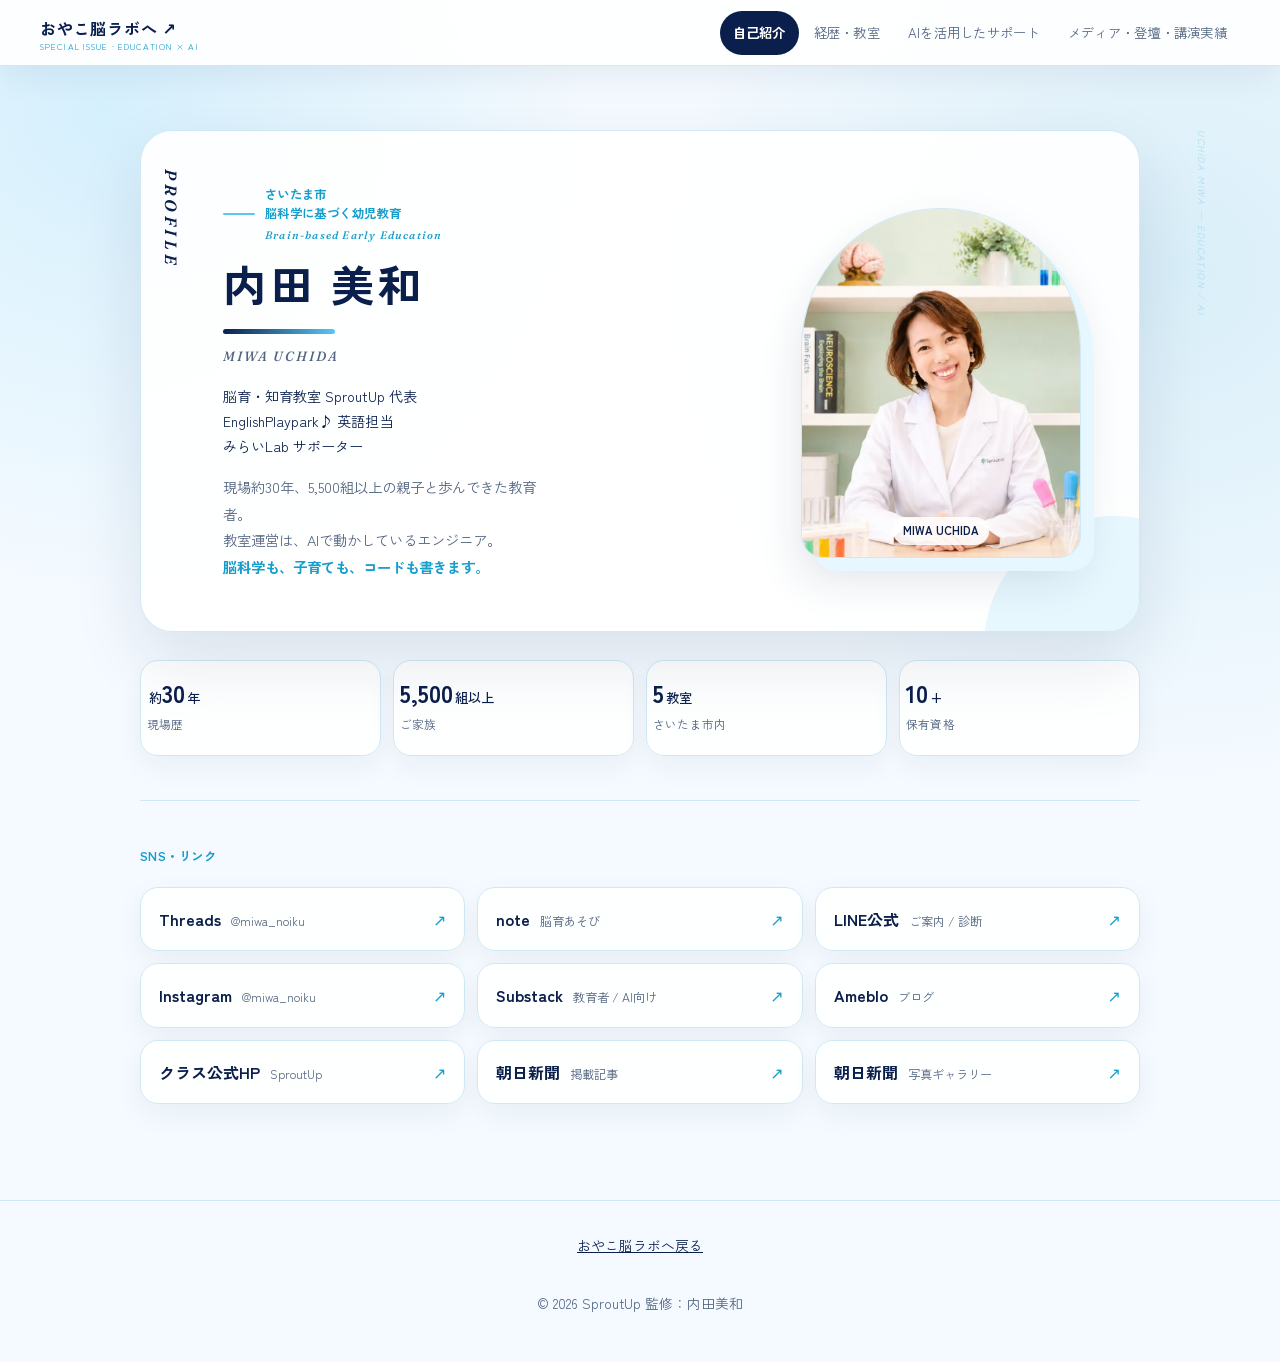
==== commit 9577c34c: "Add two parenting themes and noindex website pages" ====
--- a/profile.html
+++ b/profile.html
@@ -1,6 +1,7 @@
 <!DOCTYPE html>
 <html lang="ja">
 <head>
+  <meta name="robots" content="noindex, follow">
 <meta charset="UTF-8" />
 <meta name="viewport" content="width=device-width, initial-scale=1, viewport-fit=cover" />
 <title>内田美和｜プロフィール・活動</title>
@@ -561,4 +562,4 @@
 <div class="activity-item"><p class="eyebrow">地域での講座・イベント</p><h3>みらいLabでの講師・サポート活動</h3><p>子育て支援の場でのイベント講師、保育園監修、運営の仕組みづくりなどに携わっています。</p></div>
 <div class="block"><h3 class="sec-title">取材・講演のご相談</h3><p>ご相談は公式LINEからお寄せください。</p><a class="profile-link" href="https://lin.ee/z6kE2tw" target="_blank" rel="noopener noreferrer">相談する ↗</a></div>
 </div></section></main>
-<footer class="profile-footer"><a href="index.html">おやこ脳ラボへ戻る</a><p>© 2026 SproutUp 監修：内田美和</p></footer></body></html>+<footer class="profile-footer"><a href="index.html">おやこ脳ラボへ戻る</a><p>© 2026 SproutUp 監修：内田美和</p></footer></body></html>
